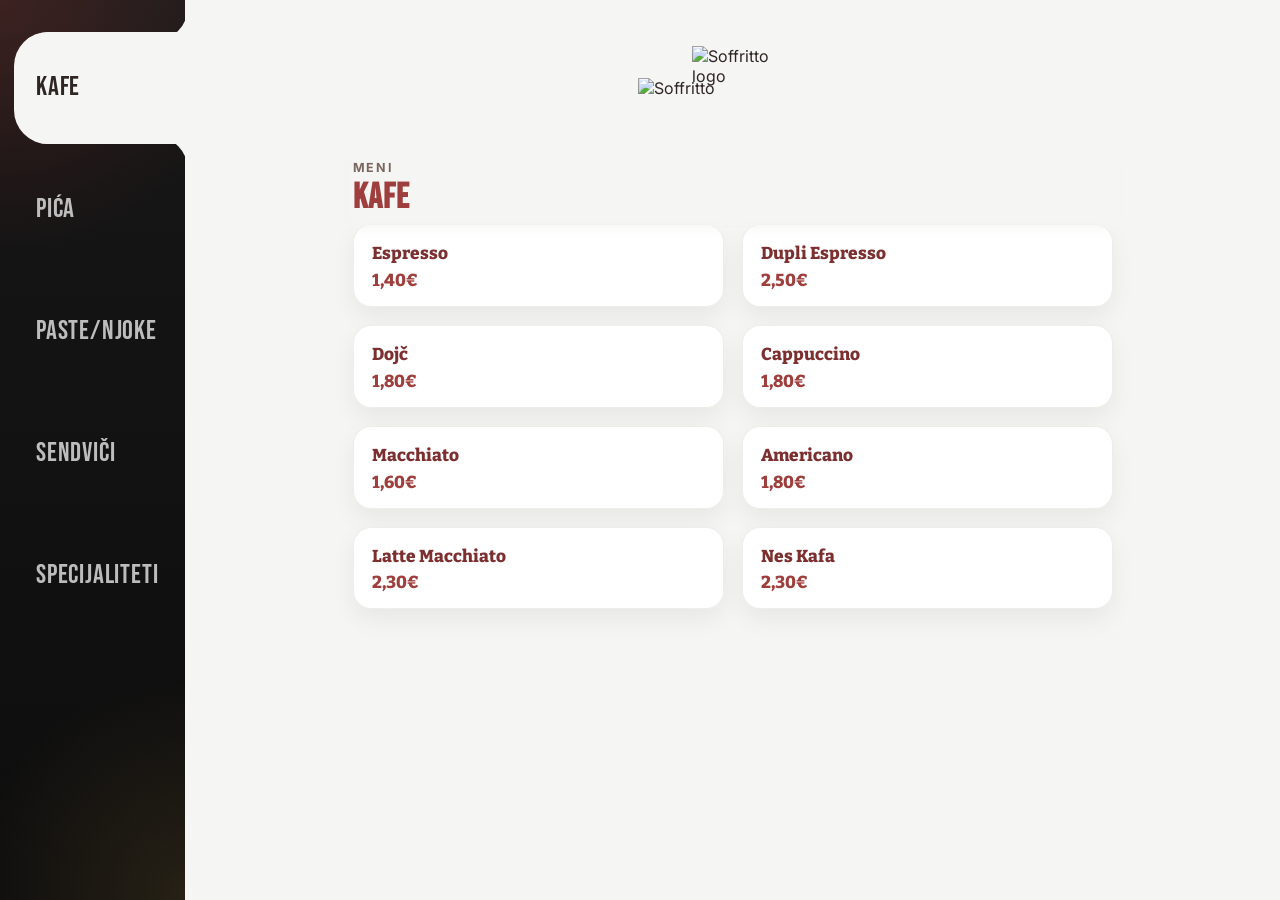
==== menu.html @ 2023ef08 "sticky menu panel, brand, category" ====
<!doctype html>
<html lang="sr-ME">
    <head>
        <meta charset="UTF-8" />
        <meta
            name="viewport"
            content="width=device-width, initial-scale=1.0, viewport-fit=cover"
        />
        <meta name="description" content="Soffritto online meni" />
        <title>Soffritto | Meni</title>
        <link rel="stylesheet" href="menu.css" />
        <script src="menu_script.js" defer></script>
    </head>
    <body>
        <div class="menu-page">
            <main class="menu-shell">
                <aside class="menu-rail" aria-label="Kategorije menija">
                    <nav class="menu-nav">
                        <button
                            type="button"
                            class="menu-nav__item menu-nav__item--active"
                            data-category="kafe"
                            aria-current="page"
                        >
                            <span
                                class="menu-nav__curve-top"
                                aria-hidden="true"
                            ></span>
                            <span
                                class="menu-nav__curve-bottom"
                                aria-hidden="true"
                            ></span>
                            <span class="menu-nav__label">KAFE</span>
                        </button>
                        <button
                            type="button"
                            class="menu-nav__item"
                            data-category="pica"
                        >
                            <span class="menu-nav__label">PIĆA</span>
                        </button>
                        <button
                            type="button"
                            class="menu-nav__item"
                            data-category="paste"
                        >
                            <span class="menu-nav__label">PASTE/NJOKE</span>
                        </button>
                        <button
                            type="button"
                            class="menu-nav__item"
                            data-category="sendvici"
                        >
                            <span class="menu-nav__label">SENDVIČI</span>
                        </button>
                        <button
                            type="button"
                            class="menu-nav__item"
                            data-category="specijaliteti"
                        >
                            <span class="menu-nav__label">SPECIJALITETI</span>
                        </button>
                    </nav>
                </aside>

                <section class="menu-panel">
                    <header class="menu-panel__header">
                        <div class="menu-brand">
                            <img
                                src="assets/logo_chef_crni.png"
                                alt="Soffritto logo"
                                class="menu-brand__chef"
                            />
                            <img
                                src="assets/soffritto_tekst_crni.png"
                                alt="Soffritto"
                                class="menu-brand__text"
                            />
                        </div>
                    </header>

                    <section class="menu-category" aria-live="polite">
                        <div class="menu-category__header">
                            <div class="menu-category__header-inner">
                                <p class="menu-category__eyebrow">Meni</p>
                                <h1
                                    class="menu-category__title"
                                    id="menuCategoryTitle"
                                >
                                    KAFE
                                </h1>
                            </div>
                        </div>
                        <div class="menu-items" id="menuItems"></div>
                    </section>
                </section>
            </main>
        </div>
    </body>
</html>
---- menu.css ----
@import url("https://fonts.googleapis.com/css2?family=Bebas+Neue&family=Inter:wght@400;500;600;700;800&family=Bitter:wght@600;700;800&display=swap");

:root {
    --bg-dark: #171717;
    --bg-dark-2: #0d0d0d;
    --accent: #2f2522;
    --accent-soft: #9f3f3d;
    --panel-bg: #f5f5f3;
    --text-dark: #2f2522;
    --text-soft: #7a665f;
    --text-muted: rgba(255, 255, 255, 0.72);
    --rail-width: 138px;
    --nav-radius: 30px;
    --nav-inset-left: 10px;
    --content-max: 760px;
    --card-border: rgba(111, 67, 53, 0.1);
    --card-shadow: 0 10px 24px rgba(0, 0, 0, 0.06);
}

*,
*::before,
*::after {
    box-sizing: border-box;
    -webkit-tap-highlight-color: transparent;
}

html,
body {
    margin: 0;
    min-height: 100%;
    overflow: hidden;
    font-family:
        "Inter",
        system-ui,
        -apple-system,
        BlinkMacSystemFont,
        "Segoe UI",
        sans-serif;
    background: var(--bg-dark);
    color: var(--text-dark);
}

body {
    text-rendering: optimizeLegibility;
    -webkit-font-smoothing: antialiased;
}

img {
    display: block;
    max-width: 100%;
}

button {
    font: inherit;
}

.menu-page {
    min-height: 100vh;
}

.menu-shell {
    display: grid;
    grid-template-columns: var(--rail-width) minmax(0, 1fr);
    height: 100vh;
    min-height: 100vh;
}

/* LIJEVI RAIL */
.menu-rail {
    position: relative;
    z-index: 3;
    padding: 24px 0;
    background:
        radial-gradient(
            circle at top left,
            rgba(178, 58, 52, 0.22),
            transparent 28%
        ),
        radial-gradient(
            circle at bottom right,
            rgba(223, 172, 79, 0.12),
            transparent 24%
        ),
        linear-gradient(
            180deg,
            rgba(255, 255, 255, 0.02),
            rgba(255, 255, 255, 0) 18%
        ),
        linear-gradient(180deg, var(--bg-dark) 0%, var(--bg-dark-2) 100%);
    height: 100vh;
    overflow: hidden;
}

.menu-nav {
    display: flex;
    flex-direction: column;
    gap: 10px;
    padding-top: 8px;
}

.menu-nav__item {
    all: unset;
    position: relative;
    display: flex;
    align-items: center;
    min-height: 96px;

    /* IZMJENA: Umjesto calc širine, koristimo marginu da "odguramo" item od lijeve ivice */
    margin-left: var(--nav-inset-left);
    width: auto;

    /* Osigurava da item popuni preostali prostor do panela */
    flex: 1;

    padding: 0 12px 0 16px;
    cursor: pointer;
    border-radius: var(--nav-radius) 0 0 var(--nav-radius);
    color: var(--text-muted);

    /* Dodaj ovo da spriječiš tekst da se razvlači van okvira */
    box-sizing: border-box;
}

.menu-nav__item:hover {
    color: #ffffff;
}

.menu-nav__item:focus-visible {
    outline: 2px solid rgba(223, 172, 79, 0.55);
    outline-offset: -2px;
}

.menu-nav__label {
    width: 100%;
    font-family: "Bebas Neue", "Inter", sans-serif;
    font-size: 1.22rem;
    line-height: 0.96;
    letter-spacing: 0.03em;
    text-transform: uppercase;
    text-align: left;
    color: inherit;
    overflow-wrap: break-word;
    word-break: break-word;
}

.menu-nav__item--active {
    background: var(--panel-bg);
    color: var(--accent);
    z-index: 6;
    /* Gura desnu ivicu za 1px preko granice raila */
    margin-right: -1px;
    /* Osigurava da širina pokrije taj dodatni pixel */
    width: calc(100% - var(--nav-inset-left) + 1px);
    /* Umjesto ::after, dodaj 1px desnu sjenku u boji panela */
    box-shadow: 1px 0 0 0 var(--panel-bg);
    border-right: none;
}

.menu-nav__item--active .menu-nav__label {
    color: var(--accent) !important;
}

/* Osnovna podešavanja za oba elementa */
/* Grupisanje oba elementa za osnovna svojstva */
.menu-nav__curve-top,
.menu-nav__curve-bottom {
    position: absolute;
    right: -1px;
    width: var(--nav-radius);
    height: var(--nav-radius);
    background: transparent;
    pointer-events: none;
    z-index: 10;
    transition: none !important; /* KRITIČNO: Krivine ne smiju da "putuju" ili blijede */
    opacity: 1;
    visibility: visible;
    display: none; /* Sakriveno dok item nije aktivan */
}

/* Prikazivanje kada je roditelj aktivan */
.menu-nav__item--active .menu-nav__curve-top,
.menu-nav__item--active .menu-nav__curve-bottom {
    display: block;
}

/* Gornja krivina - Sjenka ide DOLJE DESNO */
.menu-nav__curve-top {
    top: calc(var(--nav-radius) * -0.75);
    right: -1px;
    border-bottom-right-radius: var(--nav-radius);
    /* X: 15px (desno), Y: 7px (dolje) */
    box-shadow: 5px 7px 0 0 var(--panel-bg);
}

.menu-nav__curve-bottom {
    /* Pozicioniranje: ista proporcija kao top */
    bottom: calc(var(--nav-radius) * -0.75);
    right: -1px;

    /* Oblik: gornji desni ćošak */
    border-top-right-radius: var(--nav-radius);

    /* Sjenka - ogledalo gornje:
       X: 15px (ostaje pozitivno da bi guralo desno u panel)
       Y: -7px (negativno da bi guralo GORE, prateći tvojih 7px sa top-a)
    */
    box-shadow: 5px -7px 0 0 var(--panel-bg);
}

/* DESNI PANEL */
.menu-panel {
    position: relative;
    z-index: 30;
    min-width: 0;
    height: 100vh;
    padding: 24px 16px 28px;
    margin-left: -1px;
    background: var(--panel-bg);
    box-shadow: none;
    overflow-y: auto;
    overflow-x: hidden;
    -webkit-overflow-scrolling: touch;
}

.menu-panel::before {
    content: "";
    position: absolute;
    top: 0;
    left: -1px;
    width: 4px;
    height: 100%;
    background: var(--panel-bg);
    pointer-events: none;
    z-index: 20;
}

.menu-panel__header {
    position: sticky;
    top: 0;
    z-index: 60;
    display: flex;
    justify-content: center;
    padding: 8px 0 12px;
    margin: 0;
    background: var(--panel-bg);
}

.menu-brand {
    width: min(100%, 150px);
    display: flex;
    flex-direction: column;
    align-items: center;
}

.menu-brand__chef {
    width: 62px;
    margin-bottom: -6px;
}

.menu-brand__text {
    width: 100%;
}

.menu-category {
    width: min(100%, var(--content-max));
    margin: 0 auto;
    padding-top: 8px;
}

.menu-category__header {
    position: sticky;
    top: 112px;
    z-index: 55;
    margin: 0 0 8px;
    text-align: left;
    background: var(--panel-bg);
    padding: 0;
    box-shadow: 0 6px 10px rgba(245, 245, 243, 0.96);
}

.menu-category__header-inner {
    display: block;
    padding: 10px 0 8px;
    background: var(--panel-bg);
}

.menu-category__eyebrow {
    margin: 0 0 6px;
    font-size: 0.78rem;
    font-weight: 700;
    letter-spacing: 0.14em;
    text-transform: uppercase;
    color: var(--text-soft);
}

.menu-category__title {
    margin: 0;
    font-family: "Bebas Neue", "Inter", sans-serif;
    font-size: 1.9rem;
    line-height: 0.95;
    letter-spacing: 0.03em;
    text-transform: uppercase;
    color: var(--accent-soft);
}

/* KARTICE */
.menu-items {
    display: grid;
    grid-template-columns: 1fr;
    gap: 14px;
}

.menu-item {
    background: rgba(255, 255, 255, 0.96);
    border: 1px solid var(--card-border);
    border-radius: 18px;
    padding: 16px 16px 14px;
    box-shadow: var(--card-shadow);
}

.menu-item__top {
    display: flex;
    flex-wrap: wrap;
    align-items: baseline;
    justify-content: flex-start;
    gap: 4px 10px;
}

.menu-item__name-wrap {
    flex: 0 1 auto;
    min-width: 0;
    max-width: 100%;
}

.menu-item__name {
    display: inline;
    margin: 0;
    font-family: "Bitter", Georgia, serif;
    font-size: 1.02rem;
    line-height: 1.2;
    font-weight: 800;
    color: #7d2f2f;
}

.menu-item__meta {
    display: inline;
    margin: 0 0 0 6px;
    font-size: 0.9rem;
    line-height: 1.3;
    font-weight: 600;
    color: var(--text-soft);
}

.menu-item__price {
    display: block;
    width: 100%;
    margin: 6px 0 0;
    font-family: "Bitter", Georgia, serif;
    font-size: 1.02rem;
    line-height: 1.1;
    font-weight: 800;
    color: var(--accent-soft);
    white-space: nowrap;
}

.menu-item__desc {
    margin: 8px 0 0;
    font-size: 0.9rem;
    line-height: 1.42;
    color: var(--text-soft);
}

.menu-item__desc:empty,
.menu-item__meta:empty {
    display: none;
}

@media (min-width: 768px) {
    :root {
        --rail-width: 168px;
        --nav-inset-left: 14px;
        --nav-radius: 34px;
    }

    .menu-nav__item {
        min-height: 112px;
        padding: 0 16px 0 22px;
    }

    .menu-nav__label {
        font-size: 1.5rem;
    }

    .menu-panel {
        padding: 34px 30px 40px;
    }

    .menu-panel__header {
        margin-bottom: 26px;
    }

    .menu-brand {
        width: min(100%, 190px);
    }

    .menu-brand__chef {
        width: 82px;
        margin-bottom: -8px;
    }

    .menu-category__title {
        font-size: 2.2rem;
    }

    .menu-items {
        gap: 16px;
    }

    .menu-item {
        padding: 18px 18px 16px;
    }

    .menu-item__name,
    .menu-item__price {
        font-size: 1.08rem;
    }
}

@media (min-width: 1100px) {
    :root {
        --rail-width: 186px;
    }

    .menu-panel {
        padding: 38px 40px 44px;
    }

    .menu-nav__label {
        font-size: 1.68rem;
    }

    .menu-items {
        grid-template-columns: repeat(2, minmax(0, 1fr));
        gap: 18px;
    }
}

@media (prefers-reduced-motion: reduce) {
    *,
    *::before,
    *::after {
        transition: none !important;
        animation: none !important;
        scroll-behavior: auto !important;
    }
}
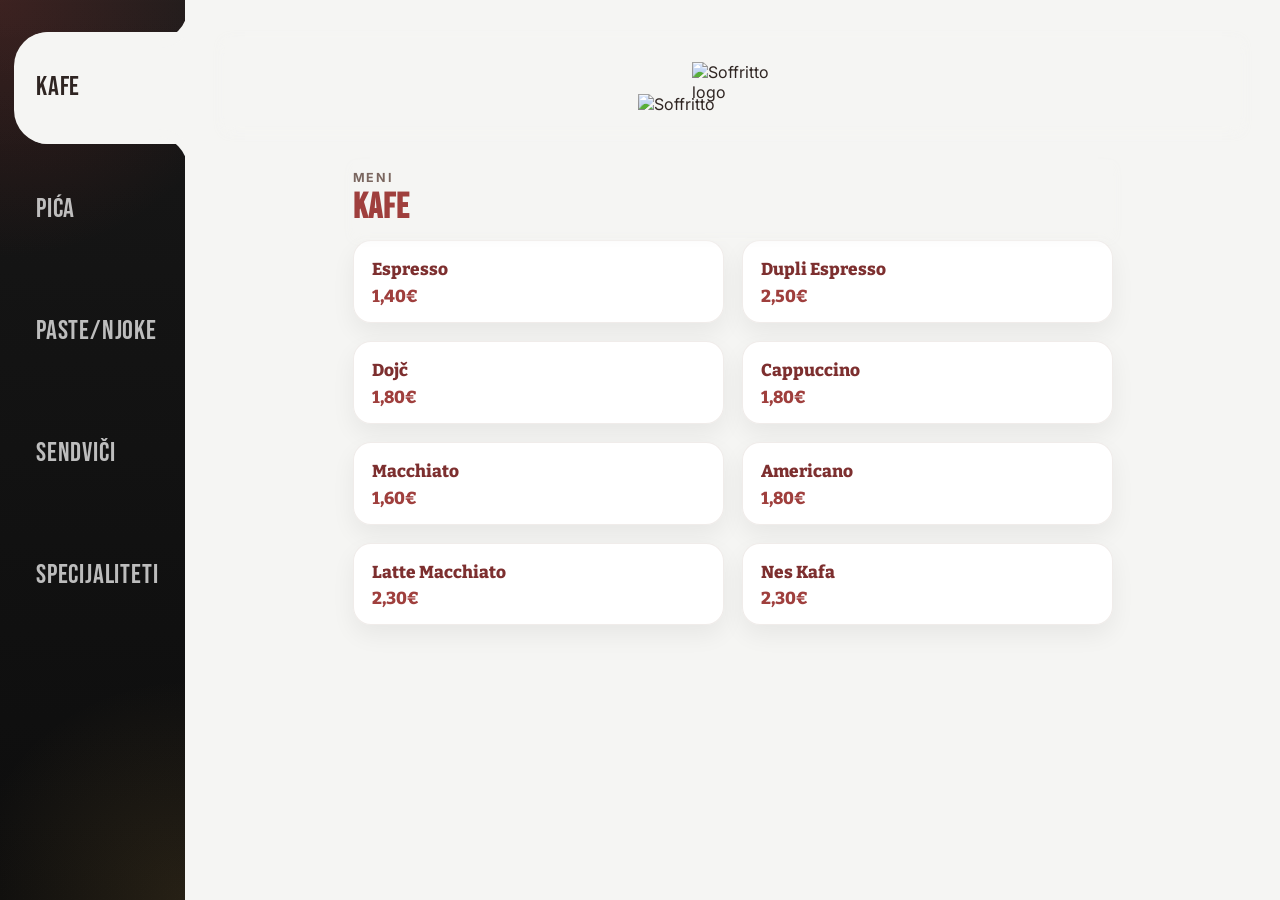
==== commit 24fce34f: "SEO, fixed sticky meny and menu items seen on top" ====
--- a/menu.html
+++ b/menu.html
@@ -7,7 +7,20 @@
             content="width=device-width, initial-scale=1.0, viewport-fit=cover"
         />
         <meta name="description" content="Soffritto online meni" />
-        <title>Soffritto | Meni</title>
+        <title>Soffritto | Online meni</title>
+        <link
+            rel="icon"
+            type="image/png"
+            href="assets/logo_chef_crni.png"
+            media="(prefers-color-scheme: light)"
+        />
+        <link
+            rel="icon"
+            type="image/png"
+            href="assets/logo_chef_bijeli.png"
+            media="(prefers-color-scheme: dark)"
+        />
+        <link rel="icon" type="image/png" href="assets/favicon-dark.png" />
         <link rel="stylesheet" href="menu.css" />
         <script src="menu_script.js" defer></script>
     </head>
@@ -79,20 +92,22 @@
                         </div>
                     </header>
 
-                    <section class="menu-category" aria-live="polite">
-                        <div class="menu-category__header">
-                            <div class="menu-category__header-inner">
-                                <p class="menu-category__eyebrow">Meni</p>
-                                <h1
-                                    class="menu-category__title"
-                                    id="menuCategoryTitle"
-                                >
-                                    KAFE
-                                </h1>
+                    <div class="menu-panel__body">
+                        <section class="menu-category" aria-live="polite">
+                            <div class="menu-category__header">
+                                <div class="menu-category__header-inner">
+                                    <p class="menu-category__eyebrow">Meni</p>
+                                    <h1
+                                        class="menu-category__title"
+                                        id="menuCategoryTitle"
+                                    >
+                                        KAFE
+                                    </h1>
+                                </div>
                             </div>
-                        </div>
-                        <div class="menu-items" id="menuItems"></div>
-                    </section>
+                            <div class="menu-items" id="menuItems"></div>
+                        </section>
+                    </div>
                 </section>
             </main>
         </div>
--- a/menu.css
+++ b/menu.css
@@ -38,6 +38,13 @@
         sans-serif;
     background: var(--bg-dark);
     color: var(--text-dark);
+}
+
+/* Na mobilnom, panel scrolluje - dodaj padding na dno da poslednja stavka bude vidljiva */
+@supports (padding-bottom: env(safe-area-inset-bottom)) {
+    .menu-panel {
+        padding-bottom: calc(28px + env(safe-area-inset-bottom));
+    }
 }
 
 body {
@@ -207,19 +214,19 @@
     box-shadow: 5px -7px 0 0 var(--panel-bg);
 }
 
-/* DESNI PANEL */
+/* DESNI PANEL - grid layout: header fiksiran gore, sadržaj scrolluje ispod */
 .menu-panel {
     position: relative;
     z-index: 30;
     min-width: 0;
     height: 100vh;
-    padding: 24px 16px 28px;
     margin-left: -1px;
     background: var(--panel-bg);
     box-shadow: none;
-    overflow-y: auto;
-    overflow-x: hidden;
-    -webkit-overflow-scrolling: touch;
+    /* Grid: header zauzima auto visinu, ostatak scrolluje */
+    display: grid;
+    grid-template-rows: auto 1fr;
+    overflow: hidden;
 }
 
 .menu-panel::before {
@@ -235,14 +242,25 @@
 }
 
 .menu-panel__header {
-    position: sticky;
-    top: 0;
+    /* Više nije sticky - grid red koji uvijek ostaje na vrhu */
+    position: relative;
     z-index: 60;
     display: flex;
     justify-content: center;
-    padding: 8px 0 12px;
+    padding: 24px 0 12px;
     margin: 0;
     background: var(--panel-bg);
+    /* Suptilna sjenka dolje da se vidi odvajanje od sadržaja */
+    box-shadow: 0 4px 12px rgba(245, 245, 243, 0.9);
+}
+
+/* Scroll wrapper - drugi grid red, scrolluje sadržaj ISPOD headera */
+.menu-panel__body {
+    overflow-y: auto;
+    overflow-x: hidden;
+    -webkit-overflow-scrolling: touch;
+    padding: 0 16px max(28px, calc(28px + env(safe-area-inset-bottom, 0px)));
+    scroll-padding-bottom: 24px;
 }
 
 .menu-brand {
@@ -269,7 +287,7 @@
 
 .menu-category__header {
     position: sticky;
-    top: 112px;
+    top: 0;
     z-index: 55;
     margin: 0 0 8px;
     text-align: left;
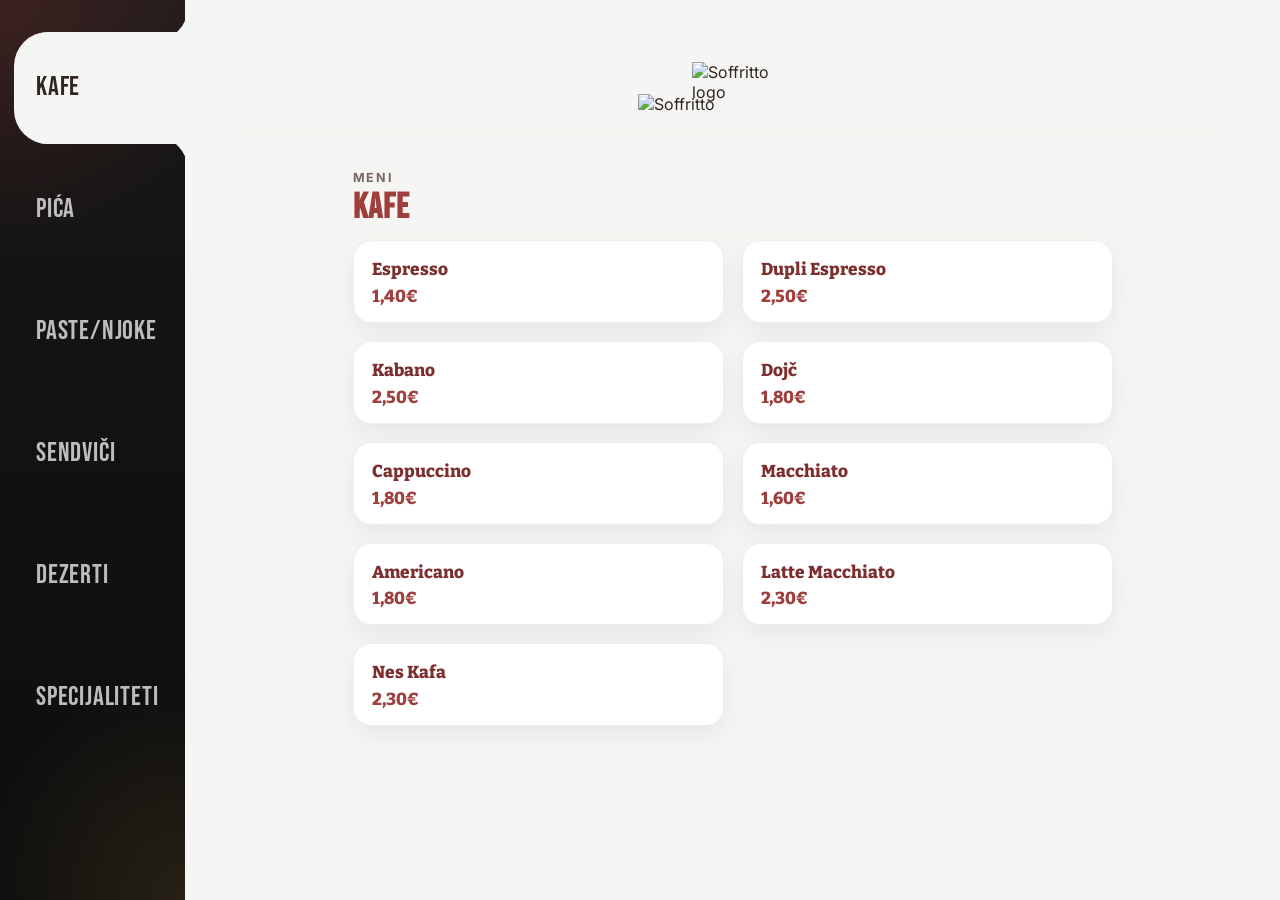
==== commit 43ff5058: "dezerti" ====
--- a/menu.html
+++ b/menu.html
@@ -69,6 +69,13 @@
                         <button
                             type="button"
                             class="menu-nav__item"
+                            data-category="dezerti"
+                        >
+                            <span class="menu-nav__label">DEZERTI</span>
+                        </button>
+                        <button
+                            type="button"
+                            class="menu-nav__item"
                             data-category="specijaliteti"
                         >
                             <span class="menu-nav__label">SPECIJALITETI</span>
